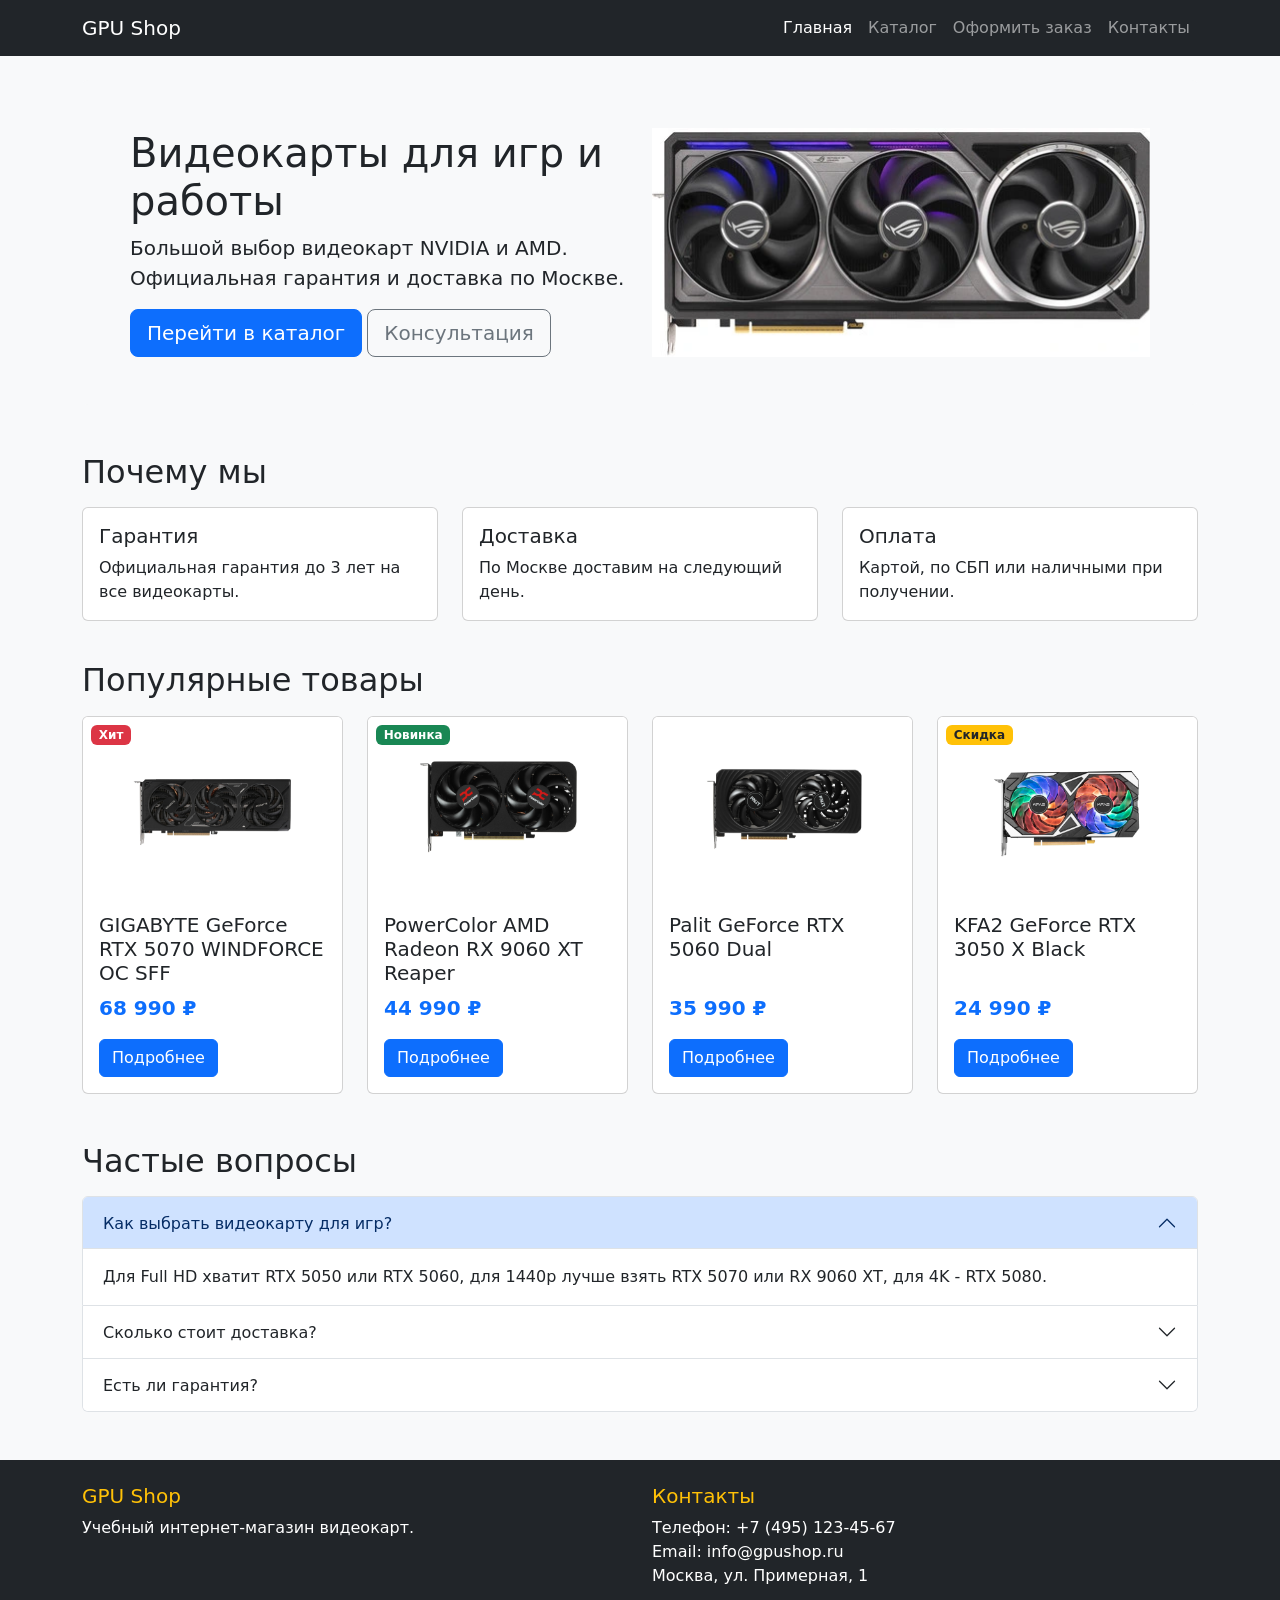
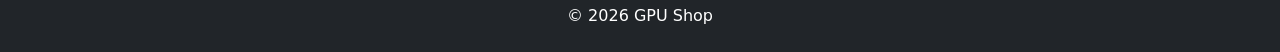
==== index.html @ 9843657b "feat: main page, contact page, catalog" ====
<!DOCTYPE html>
<html lang="ru">
<head>
  <meta charset="UTF-8">
  <meta name="viewport" content="width=device-width, initial-scale=1">
  <title>GPU Shop - магазин видеокарт</title>
  <link href="https://cdn.jsdelivr.net/npm/bootstrap@5.3.3/dist/css/bootstrap.min.css" rel="stylesheet">
  <link href="css/style.css" rel="stylesheet">
</head>
<body>

  <!-- Меню -->
  <nav class="navbar navbar-expand-lg bg-dark" data-bs-theme="dark">
    <div class="container">
      <a class="navbar-brand" href="index.html">GPU Shop</a>
      <button class="navbar-toggler" type="button" data-bs-toggle="collapse" data-bs-target="#menu">
        <span class="navbar-toggler-icon"></span>
      </button>
      <div class="collapse navbar-collapse" id="menu">
        <ul class="navbar-nav ms-auto">
          <li class="nav-item"><a class="nav-link active" href="index.html">Главная</a></li>
          <li class="nav-item"><a class="nav-link" href="catalog.html">Каталог</a></li>
          <li class="nav-item"><a class="nav-link" href="order.html">Оформить заказ</a></li>
          <li class="nav-item"><a class="nav-link" href="#contacts">Контакты</a></li>
        </ul>
      </div>
    </div>
  </nav>

  <div class="container">

    <!-- Главный блок -->
    <div class="p-4 p-md-5 mt-4 bg-light rounded">
      <div class="row align-items-center">
        <div class="col-md-6">
          <h1>Видеокарты для игр и работы</h1>
          <p class="lead">Большой выбор видеокарт NVIDIA и AMD. Официальная гарантия и доставка по Москве.</p>
          <a href="catalog.html" class="btn btn-primary btn-lg">Перейти в каталог</a>
          <button type="button" class="btn btn-outline-secondary btn-lg" data-bs-toggle="modal" data-bs-target="#callModal">Консультация</button>
        </div>
        <div class="col-md-6 text-center">
          <img src="images/asus-rtx-5080.webp" class="img-fluid main-img" alt="Видеокарта ASUS RTX 5080">
        </div>
      </div>
    </div>

    <!-- Преимущества -->
    <h2 class="mt-5 mb-3">Почему мы</h2>
    <div class="row">
      <div class="col-md-4 mb-3">
        <div class="card h-100">
          <div class="card-body">
            <h5 class="card-title">Гарантия</h5>
            <p class="card-text">Официальная гарантия до 3 лет на все видеокарты.</p>
          </div>
        </div>
      </div>
      <div class="col-md-4 mb-3">
        <div class="card h-100">
          <div class="card-body">
            <h5 class="card-title">Доставка</h5>
            <p class="card-text">По Москве доставим на следующий день.</p>
          </div>
        </div>
      </div>
      <div class="col-md-4 mb-3">
        <div class="card h-100">
          <div class="card-body">
            <h5 class="card-title">Оплата</h5>
            <p class="card-text">Картой, по СБП или наличными при получении.</p>
          </div>
        </div>
      </div>
    </div>

    <!-- Популярные товары -->
    <h2 class="mt-4 mb-3">Популярные товары</h2>
    <div class="row">
      <div class="col-sm-6 col-lg-3 mb-4">
        <div class="card h-100">
          <img src="images/gigabyte-rtx-5070.webp" class="card-img-top" alt="GIGABYTE RTX 5070">
          <span class="badge bg-danger position-absolute top-0 start-0 m-2">Хит</span>
          <div class="card-body d-flex flex-column">
            <h5 class="card-title">GIGABYTE GeForce RTX 5070 WINDFORCE OC SFF</h5>
            <p class="price mt-auto">68 990 ₽</p>
            <a href="product.html" class="btn btn-primary align-self-start">Подробнее</a>
          </div>
        </div>
      </div>
      <div class="col-sm-6 col-lg-3 mb-4">
        <div class="card h-100">
          <img src="images/powercolor-rx-9060-xt.webp" class="card-img-top" alt="PowerColor RX 9060 XT">
          <span class="badge bg-success position-absolute top-0 start-0 m-2">Новинка</span>
          <div class="card-body d-flex flex-column">
            <h5 class="card-title">PowerColor AMD Radeon RX 9060 XT Reaper</h5>
            <p class="price mt-auto">44 990 ₽</p>
            <a href="product.html" class="btn btn-primary align-self-start">Подробнее</a>
          </div>
        </div>
      </div>
      <div class="col-sm-6 col-lg-3 mb-4">
        <div class="card h-100">
          <img src="images/palit-rtx-5060.webp" class="card-img-top" alt="Palit RTX 5060">
          <div class="card-body d-flex flex-column">
            <h5 class="card-title">Palit GeForce RTX 5060 Dual</h5>
            <p class="price mt-auto">35 990 ₽</p>
            <a href="product.html" class="btn btn-primary align-self-start">Подробнее</a>
          </div>
        </div>
      </div>
      <div class="col-sm-6 col-lg-3 mb-4">
        <div class="card h-100">
          <img src="images/kfa2-rtx-3050.webp" class="card-img-top" alt="KFA2 RTX 3050">
          <span class="badge bg-warning text-dark position-absolute top-0 start-0 m-2">Скидка</span>
          <div class="card-body d-flex flex-column">
            <h5 class="card-title">KFA2 GeForce RTX 3050 X Black</h5>
            <p class="price mt-auto">24 990 ₽</p>
            <a href="product.html" class="btn btn-primary align-self-start">Подробнее</a>
          </div>
        </div>
      </div>
    </div>

    <!-- Вопросы -->
    <h2 class="mt-4 mb-3">Частые вопросы</h2>
    <div class="accordion mb-5" id="faq">
      <div class="accordion-item">
        <h2 class="accordion-header">
          <button class="accordion-button" type="button" data-bs-toggle="collapse" data-bs-target="#q1">
            Как выбрать видеокарту для игр?
          </button>
        </h2>
        <div id="q1" class="accordion-collapse collapse show" data-bs-parent="#faq">
          <div class="accordion-body">
            Для Full HD хватит RTX 5050 или RTX 5060, для 1440p лучше взять RTX 5070 или RX 9060 XT, для 4K - RTX 5080.
          </div>
        </div>
      </div>
      <div class="accordion-item">
        <h2 class="accordion-header">
          <button class="accordion-button collapsed" type="button" data-bs-toggle="collapse" data-bs-target="#q2">
            Сколько стоит доставка?
          </button>
        </h2>
        <div id="q2" class="accordion-collapse collapse" data-bs-parent="#faq">
          <div class="accordion-body">
            Доставка курьером стоит 500 ₽. При заказе от 50 000 ₽ доставка бесплатная. Самовывоз бесплатный.
          </div>
        </div>
      </div>
      <div class="accordion-item">
        <h2 class="accordion-header">
          <button class="accordion-button collapsed" type="button" data-bs-toggle="collapse" data-bs-target="#q3">
            Есть ли гарантия?
          </button>
        </h2>
        <div id="q3" class="accordion-collapse collapse" data-bs-parent="#faq">
          <div class="accordion-body">
            Да, на все видеокарты действует официальная гарантия производителя от 1 до 3 лет.
          </div>
        </div>
      </div>
    </div>

  </div>

  <!-- Подвал -->
  <footer class="bg-dark text-white py-4" id="contacts">
    <div class="container">
      <div class="row">
        <div class="col-md-6">
          <h5>GPU Shop</h5>
          <p>Учебный интернет-магазин видеокарт.</p>
        </div>
        <div class="col-md-6">
          <h5>Контакты</h5>
          <p>Телефон: +7 (495) 123-45-67<br>Email: info@gpushop.ru<br>Москва, ул. Примерная, 1</p>
        </div>
      </div>
      <p class="text-center mb-0">© 2026 GPU Shop</p>
    </div>
  </footer>

  <!-- Модальное окно -->
  <div class="modal fade" id="callModal" tabindex="-1">
    <div class="modal-dialog">
      <div class="modal-content">
        <div class="modal-header">
          <h5 class="modal-title">Заявка на консультацию</h5>
          <button type="button" class="btn-close" data-bs-dismiss="modal"></button>
        </div>
        <form class="needs-validation" novalidate>
          <div class="modal-body">
            <div class="mb-3">
              <label for="callName" class="form-label">Имя</label>
              <input type="text" class="form-control" id="callName" required>
              <div class="invalid-feedback">Введите имя</div>
            </div>
            <div class="mb-3">
              <label for="callPhone" class="form-label">Телефон</label>
              <input type="tel" class="form-control" id="callPhone" placeholder="+7 900 000-00-00" required>
              <div class="invalid-feedback">Введите телефон</div>
            </div>
          </div>
          <div class="modal-footer">
            <button type="button" class="btn btn-secondary" data-bs-dismiss="modal">Закрыть</button>
            <button type="submit" class="btn btn-primary">Отправить</button>
          </div>
        </form>
      </div>
    </div>
  </div>

  <script src="https://cdn.jsdelivr.net/npm/bootstrap@5.3.3/dist/js/bootstrap.bundle.min.js"></script>
  <script src="js/script.js"></script>
</body>
</html>
---- css/style.css ----
/* Мои стили */

body {
  background-color: #f8f9fa;
}

.main-img {
  max-height: 300px;
}

.card-img-top {
  height: 180px;
  object-fit: contain;
  padding: 10px;
  background-color: #fff;
}

.price {
  font-size: 20px;
  font-weight: bold;
  color: #0d6efd;
}

.count {
  width: 100px;
}

footer h5 {
  color: #ffc107;
}
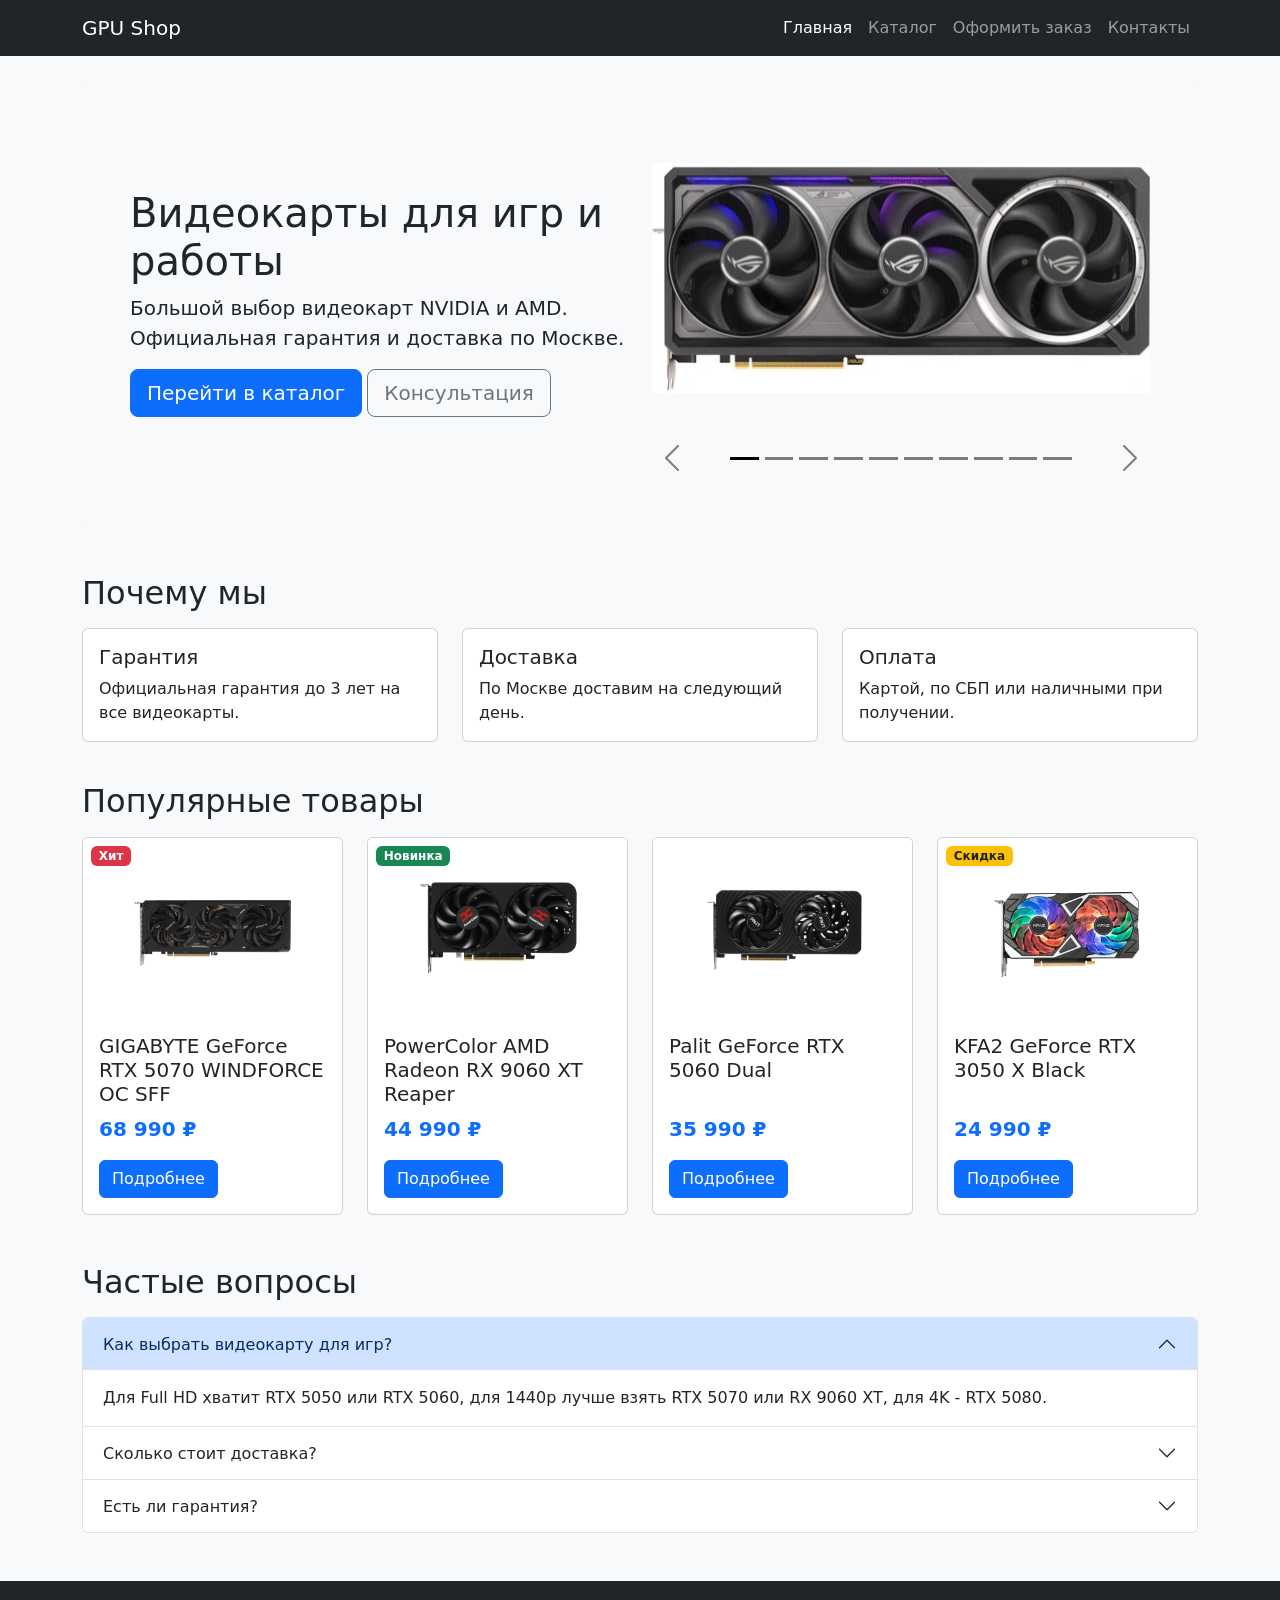
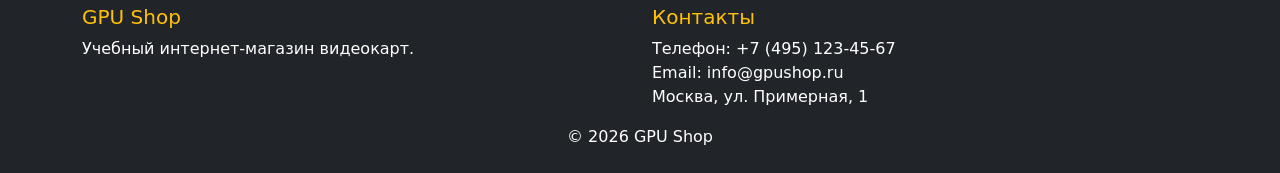
==== commit d09aea0c: "feat: add carousel" ====
--- a/index.html
+++ b/index.html
@@ -38,8 +38,67 @@
           <a href="catalog.html" class="btn btn-primary btn-lg">Перейти в каталог</a>
           <button type="button" class="btn btn-outline-secondary btn-lg" data-bs-toggle="modal" data-bs-target="#callModal">Консультация</button>
         </div>
-        <div class="col-md-6 text-center">
-          <img src="images/asus-rtx-5080.webp" class="img-fluid main-img" alt="Видеокарта ASUS RTX 5080">
+        <div class="col-md-6">
+          <div id="mainCarousel" class="carousel carousel-dark slide" data-bs-ride="carousel">
+
+            <!-- Индикаторы (точки внизу) -->
+            <div class="carousel-indicators">
+              <button type="button" data-bs-target="#mainCarousel" data-bs-slide-to="0" class="active" aria-current="true" aria-label="Слайд 1"></button>
+              <button type="button" data-bs-target="#mainCarousel" data-bs-slide-to="1" aria-label="Слайд 2"></button>
+              <button type="button" data-bs-target="#mainCarousel" data-bs-slide-to="2" aria-label="Слайд 3"></button>
+              <button type="button" data-bs-target="#mainCarousel" data-bs-slide-to="3" aria-label="Слайд 4"></button>
+              <button type="button" data-bs-target="#mainCarousel" data-bs-slide-to="4" aria-label="Слайд 5"></button>
+              <button type="button" data-bs-target="#mainCarousel" data-bs-slide-to="5" aria-label="Слайд 6"></button>
+              <button type="button" data-bs-target="#mainCarousel" data-bs-slide-to="6" aria-label="Слайд 7"></button>
+              <button type="button" data-bs-target="#mainCarousel" data-bs-slide-to="7" aria-label="Слайд 8"></button>
+              <button type="button" data-bs-target="#mainCarousel" data-bs-slide-to="8" aria-label="Слайд 9"></button>
+              <button type="button" data-bs-target="#mainCarousel" data-bs-slide-to="9" aria-label="Слайд 10"></button>
+            </div>
+
+            <!-- Слайды -->
+            <div class="carousel-inner">
+              <div class="carousel-item active">
+                <img src="images/asus-rtx-5080.webp" class="d-block mx-auto main-img" alt="Видеокарта ASUS RTX 5080">
+              </div>
+              <div class="carousel-item">
+                <img src="images/gigabyte-rtx-5070.webp" class="d-block mx-auto main-img" alt="Видеокарта GIGABYTE RTX 5070">
+              </div>
+              <div class="carousel-item">
+                <img src="images/powercolor-rx-9060-xt.webp" class="d-block mx-auto main-img" alt="Видеокарта PowerColor RX 9060 XT">
+              </div>
+              <div class="carousel-item">
+                <img src="images/kfa2-rtx-5060.webp" class="d-block mx-auto main-img" alt="Видеокарта KFA2 RTX 5060">
+              </div>
+              <div class="carousel-item">
+                <img src="images/palit-rtx-5060.webp" class="d-block mx-auto main-img" alt="Видеокарта Palit RTX 5060">
+              </div>
+              <div class="carousel-item">
+                <img src="images/gigabyte-rtx-5050.webp" class="d-block mx-auto main-img" alt="Видеокарта GIGABYTE RTX 5050">
+              </div>
+              <div class="carousel-item">
+                <img src="images/msi-rtx-5050.webp" class="d-block mx-auto main-img" alt="Видеокарта MSI RTX 5050">
+              </div>
+              <div class="carousel-item">
+                <img src="images/kfa2-rtx-3050.webp" class="d-block mx-auto main-img" alt="Видеокарта KFA2 RTX 3050">
+              </div>
+              <div class="carousel-item">
+                <img src="images/msi-gt-1030.webp" class="d-block mx-auto main-img" alt="Видеокарта MSI GT 1030">
+              </div>
+              <div class="carousel-item">
+                <img src="images/kfa2-gt-710.webp" class="d-block mx-auto main-img" alt="Видеокарта KFA2 GT 710">
+              </div>
+            </div>
+
+            <!-- Кнопки «Назад» и «Вперед» -->
+            <button class="carousel-control-prev" type="button" data-bs-target="#mainCarousel" data-bs-slide="prev">
+              <span class="carousel-control-prev-icon" aria-hidden="true"></span>
+              <span class="visually-hidden">Назад</span>
+            </button>
+            <button class="carousel-control-next" type="button" data-bs-target="#mainCarousel" data-bs-slide="next">
+              <span class="carousel-control-next-icon" aria-hidden="true"></span>
+              <span class="visually-hidden">Вперед</span>
+            </button>
+          </div>
         </div>
       </div>
     </div>
--- a/css/style.css
+++ b/css/style.css
@@ -28,3 +28,29 @@
 footer h5 {
   color: #ffc107;
 }
+
+/* Карусель на главной */
+#mainCarousel .carousel-inner {
+  padding-bottom: 50px;
+}
+
+#mainCarousel .main-img {
+  width: 100%;
+  height: 320px;
+  object-fit: contain;
+}
+
+/* Стрелки внизу, по бокам от точек */
+#mainCarousel .carousel-control-prev,
+#mainCarousel .carousel-control-next {
+  top: auto;
+  bottom: 0;
+  width: 40px;
+  height: 40px;
+}
+
+#mainCarousel .carousel-indicators {
+  margin-bottom: 0;
+  height: 40px;
+  align-items: center;
+}
